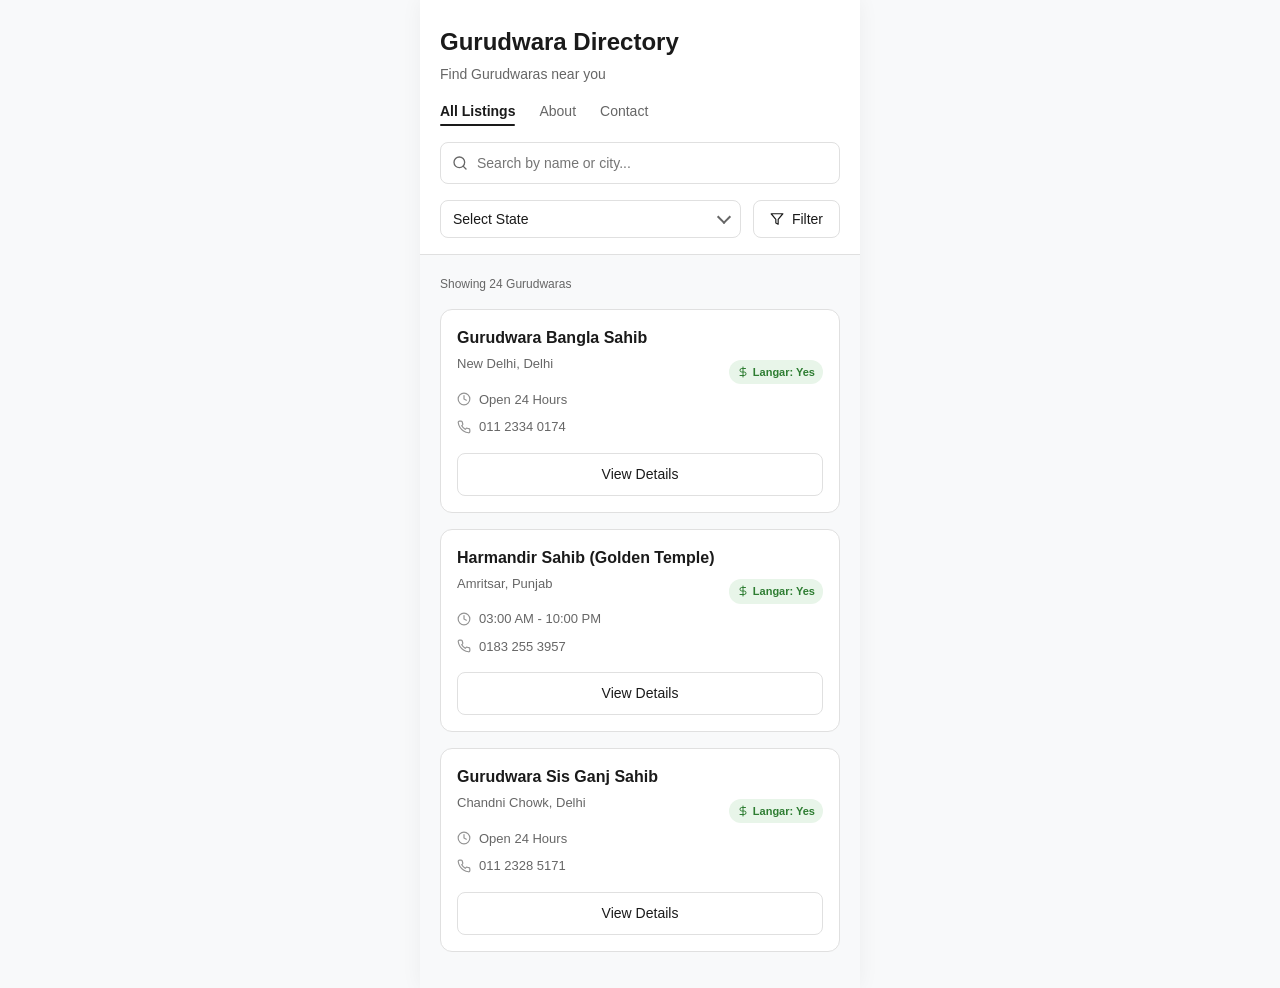
==== index.html @ d0b1e4b0 "first commit" ====
<!DOCTYPE html>
<html lang="en">
<head>
    <meta charset="UTF-8">
    <meta name="viewport" content="width=device-width, initial-scale=1.0">
    <title>Gurudwara Directory</title>
    <link rel="stylesheet" href="styles.css">
</head>
<body>
    <div class="app-container">
        <header>
            <h1>Gurudwara Directory</h1>
            <div class="subtitle">Find Gurudwaras near you</div>
            
            <nav>
                <a href="#" class="active">All Listings</a>
                <a href="#">About</a>
                <a href="#">Contact</a>
            </nav>

            <div class="search-container">
                <svg class="search-icon" viewBox="0 0 24 24" fill="none" stroke="currentColor" stroke-width="2" stroke-linecap="round" stroke-linejoin="round">
                    <circle cx="11" cy="11" r="8"></circle>
                    <line x1="21" y1="21" x2="16.65" y2="16.65"></line>
                </svg>
                <input type="text" placeholder="Search by name or city...">
            </div>

            <div class="filter-row">
                <div class="select-container">
                    <select>
                        <option value="">Select State</option>
                        <option value="dl">Delhi</option>
                        <option value="pb">Punjab</option>
                    </select>
                    <div class="select-arrow"></div>
                </div>
                <button class="btn-filter">
                    <svg width="14" height="14" viewBox="0 0 24 24" fill="none" stroke="currentColor" stroke-width="2" stroke-linecap="round" stroke-linejoin="round">
                        <polygon points="22 3 2 3 10 12.46 10 19 14 21 14 12.46 22 3"></polygon>
                    </svg>
                    Filter
                </button>
            </div>
        </header>

        <main class="main-content">
            <div class="results-count">Showing 24 Gurudwaras</div>

            <!-- Card 1 -->
            <div class="card">
                <h3>Gurudwara Bangla Sahib</h3>
                <div class="card-location">New Delhi, Delhi</div>
                <div class="langar-badge">
                    <svg width="12" height="12" viewBox="0 0 24 24" fill="none" stroke="currentColor" stroke-width="2" stroke-linecap="round" stroke-linejoin="round"><path d="M12 2v20M17 5H9.5a3.5 3.5 0 0 0 0 7h5a3.5 3.5 0 0 1 0 7H6"/></svg>
                    Langar: Yes
                </div>
                
                <div class="card-details">
                    <div class="detail-item">
                        <svg class="detail-icon" viewBox="0 0 24 24" fill="none" stroke="currentColor" stroke-width="2" stroke-linecap="round" stroke-linejoin="round"><circle cx="12" cy="12" r="10"></circle><polyline points="12 6 12 12 16 14"></polyline></svg>
                        <span>Open 24 Hours</span>
                    </div>
                    <div class="detail-item">
                        <svg class="detail-icon" viewBox="0 0 24 24" fill="none" stroke="currentColor" stroke-width="2" stroke-linecap="round" stroke-linejoin="round"><path d="M22 16.92v3a2 2 0 0 1-2.18 2 19.79 19.79 0 0 1-8.63-3.07 19.5 19.5 0 0 1-6-6 19.79 19.79 0 0 1-3.07-8.67A2 2 0 0 1 4.11 2h3a2 2 0 0 1 2 1.72 12.84 12.84 0 0 0 .7 2.81 2 2 0 0 1-.45 2.11L8.09 9.91a16 16 0 0 0 6 6l1.27-1.27a2 2 0 0 1 2.11-.45 12.84 12.84 0 0 0 2.81.7A2 2 0 0 1 22 16.92z"></path></svg>
                        <span>011 2334 0174</span>
                    </div>
                </div>
                <a href="#" class="btn-outline">View Details</a>
            </div>

            <!-- Card 2 -->
            <div class="card">
                <h3>Harmandir Sahib (Golden Temple)</h3>
                <div class="card-location">Amritsar, Punjab</div>
                <div class="langar-badge">
                    <svg width="12" height="12" viewBox="0 0 24 24" fill="none" stroke="currentColor" stroke-width="2" stroke-linecap="round" stroke-linejoin="round"><path d="M12 2v20M17 5H9.5a3.5 3.5 0 0 0 0 7h5a3.5 3.5 0 0 1 0 7H6"/></svg>
                    Langar: Yes
                </div>
                
                <div class="card-details">
                    <div class="detail-item">
                        <svg class="detail-icon" viewBox="0 0 24 24" fill="none" stroke="currentColor" stroke-width="2" stroke-linecap="round" stroke-linejoin="round"><circle cx="12" cy="12" r="10"></circle><polyline points="12 6 12 12 16 14"></polyline></svg>
                        <span>03:00 AM - 10:00 PM</span>
                    </div>
                    <div class="detail-item">
                        <svg class="detail-icon" viewBox="0 0 24 24" fill="none" stroke="currentColor" stroke-width="2" stroke-linecap="round" stroke-linejoin="round"><path d="M22 16.92v3a2 2 0 0 1-2.18 2 19.79 19.79 0 0 1-8.63-3.07 19.5 19.5 0 0 1-6-6 19.79 19.79 0 0 1-3.07-8.67A2 2 0 0 1 4.11 2h3a2 2 0 0 1 2 1.72 12.84 12.84 0 0 0 .7 2.81 2 2 0 0 1-.45 2.11L8.09 9.91a16 16 0 0 0 6 6l1.27-1.27a2 2 0 0 1 2.11-.45 12.84 12.84 0 0 0 2.81.7A2 2 0 0 1 22 16.92z"></path></svg>
                        <span>0183 255 3957</span>
                    </div>
                </div>
                <a href="details.html" class="btn-outline">View Details</a>
            </div>

            <!-- Card 3 -->
            <div class="card">
                <h3>Gurudwara Sis Ganj Sahib</h3>
                <div class="card-location">Chandni Chowk, Delhi</div>
                <div class="langar-badge">
                    <svg width="12" height="12" viewBox="0 0 24 24" fill="none" stroke="currentColor" stroke-width="2" stroke-linecap="round" stroke-linejoin="round"><path d="M12 2v20M17 5H9.5a3.5 3.5 0 0 0 0 7h5a3.5 3.5 0 0 1 0 7H6"/></svg>
                    Langar: Yes
                </div>
                
                <div class="card-details">
                    <div class="detail-item">
                        <svg class="detail-icon" viewBox="0 0 24 24" fill="none" stroke="currentColor" stroke-width="2" stroke-linecap="round" stroke-linejoin="round"><circle cx="12" cy="12" r="10"></circle><polyline points="12 6 12 12 16 14"></polyline></svg>
                        <span>Open 24 Hours</span>
                    </div>
                    <div class="detail-item">
                        <svg class="detail-icon" viewBox="0 0 24 24" fill="none" stroke="currentColor" stroke-width="2" stroke-linecap="round" stroke-linejoin="round"><path d="M22 16.92v3a2 2 0 0 1-2.18 2 19.79 19.79 0 0 1-8.63-3.07 19.5 19.5 0 0 1-6-6 19.79 19.79 0 0 1-3.07-8.67A2 2 0 0 1 4.11 2h3a2 2 0 0 1 2 1.72 12.84 12.84 0 0 0 .7 2.81 2 2 0 0 1-.45 2.11L8.09 9.91a16 16 0 0 0 6 6l1.27-1.27a2 2 0 0 1 2.11-.45 12.84 12.84 0 0 0 2.81.7A2 2 0 0 1 22 16.92z"></path></svg>
                        <span>011 2328 5171</span>
                    </div>
                </div>
                <a href="#" class="btn-outline">View Details</a>
            </div>
        </main>
    </div>
</body>
</html>
---- styles.css ----
:root {
  --primary-color: #2D3ED2;
  --text-primary: #1A1A1A;
  --text-secondary: #666666;
  --bg-main: #F8F9FA;
  --bg-card: #FFFFFF;
  --border-color: #E0E0E0;
  --font-family: -apple-system, BlinkMacSystemFont, "Segoe UI", Roboto, Helvetica, Arial, sans-serif, "Apple Color Emoji", "Segoe UI Emoji", "Segoe UI Symbol";
}

* {
  box-sizing: border-box;
  margin: 0;
  padding: 0;
}

body {
  font-family: var(--font-family);
  background-color: var(--bg-main);
  color: var(--text-primary);
  line-height: 1.5;
  -webkit-font-smoothing: antialiased;
}

.app-container {
  max-width: 440px; /* Mobile width from design */
  margin: 0 auto;
  background-color: var(--bg-card);
  min-height: 100vh;
  box-shadow: 0 0 20px rgba(0,0,0,0.05);
  position: relative;
}

header {
  padding: 24px 20px 16px;
  background-color: var(--bg-card);
  border-bottom: 1px solid var(--border-color);
  position: sticky;
  top: 0;
  z-index: 10;
}

h1 {
  font-size: 24px;
  font-weight: 700;
  margin-bottom: 4px;
  color: var(--text-primary);
}

.subtitle {
  font-size: 14px;
  color: var(--text-secondary);
  margin-bottom: 16px;
}

nav {
  display: flex;
  gap: 24px;
  margin-bottom: 20px;
}

nav a {
  text-decoration: none;
  font-size: 14px;
  font-weight: 500;
  color: var(--text-secondary);
  position: relative;
}

nav a.active {
  color: var(--text-primary);
  font-weight: 600;
}

nav a.active::after {
  content: '';
  position: absolute;
  bottom: -4px;
  left: 0;
  width: 100%;
  height: 2px;
  background-color: var(--text-primary);
  border-radius: 2px;
}

.search-container {
  margin-bottom: 16px;
  position: relative;
}

.search-icon {
  position: absolute;
  left: 12px;
  top: 50%;
  transform: translateY(-50%);
  color: var(--text-secondary);
  width: 16px;
  height: 16px;
}

input[type="text"] {
  width: 100%;
  padding: 12px 12px 12px 36px;
  border: 1px solid var(--border-color);
  border-radius: 8px;
  font-size: 14px;
  outline: none;
  font-family: var(--font-family);
  transition: border-color 0.2s;
}

input[type="text"]:focus {
  border-color: var(--primary-color);
}

.filter-row {
  display: flex;
  gap: 12px;
}

.select-container {
  flex: 1;
  position: relative;
}

select {
  width: 100%;
  padding: 10px 32px 10px 12px;
  appearance: none;
  border: 1px solid var(--border-color);
  border-radius: 8px;
  font-size: 14px;
  background-color: var(--bg-card);
  color: var(--text-primary);
  outline: none;
  font-family: var(--font-family);
}

.select-arrow {
  position: absolute;
  right: 12px;
  top: 50%;
  transform: translateY(-50%);
  pointer-events: none;
  width: 10px;
  height: 10px;
  border-bottom: 2px solid var(--text-secondary);
  border-right: 2px solid var(--text-secondary);
}

.select-arrow {
  transform: translateY(-70%) rotate(45deg);
}

.btn-filter {
  padding: 10px 16px;
  background-color: var(--bg-card);
  border: 1px solid var(--border-color);
  border-radius: 8px;
  font-size: 14px;
  font-weight: 500;
  color: var(--text-primary);
  cursor: pointer;
  display: flex;
  align-items: center;
  gap: 8px;
  font-family: var(--font-family);
}

.main-content {
  padding: 20px;
  background-color: var(--bg-main);
  min-height: calc(100vh - 180px); /* rough estimate */
}

.results-count {
  font-size: 12px;
  color: var(--text-secondary);
  margin-bottom: 16px;
  font-weight: 500;
}

.card {
  background-color: var(--bg-card);
  border: 1px solid var(--border-color);
  border-radius: 12px;
  padding: 16px;
  margin-bottom: 16px;
  transition: transform 0.2s, box-shadow 0.2s;
}

.card:active {
  transform: scale(0.98);
}

.card h3 {
  font-size: 16px;
  font-weight: 600;
  margin-bottom: 4px;
  color: var(--text-primary);
}

.card-location {
  font-size: 13px;
  color: var(--text-secondary);
  margin-bottom: 16px;
}

.card-details {
  display: flex;
  flex-direction: column;
  gap: 8px;
  margin-bottom: 16px;
}

.detail-item {
  display: flex;
  align-items: center;
  gap: 8px;
  font-size: 13px;
  color: var(--text-secondary);
}

.detail-icon {
  width: 14px;
  height: 14px;
  opacity: 0.7;
}

.langar-badge {
  display: inline-flex;
  align-items: center;
  gap: 4px;
  padding: 4px 8px;
  background-color: #E8F5E9;
  color: #2E7D32;
  border-radius: 12px;
  font-size: 11px;
  font-weight: 600;
  margin-left: auto; /* Push to right if in flex */
  margin-top: -30px;
  position: relative;
  float: right;
}

.btn-outline {
  display: block;
  width: 100%;
  padding: 10px;
  background-color: transparent;
  border: 1px solid var(--border-color);
  border-radius: 8px;
  font-size: 14px;
  font-weight: 500;
  color: var(--text-primary);
  text-align: center;
  text-decoration: none;
  transition: background-color 0.2s;
}

.btn-outline:hover {
  background-color: #F5F5F5;
}

/* Screen 1 Details Page Specifics */
.details-header {
  padding: 16px 20px;
  display: flex;
  align-items: center;
  gap: 16px;
}

.back-button {
  width: 32px;
  height: 32px;
  display: flex;
  align-items: center;
  justify-content: center;
  border-radius: 50%;
  background-color: #F5F5F5;
  color: var(--text-primary);
  text-decoration: none;
  font-size: 18px;
}

.breadcrumb {
  font-size: 12px;
  color: var(--text-secondary);
  margin-bottom: 8px;
  padding: 0 20px;
}

.breadcrumb a {
  color: var(--text-secondary);
  text-decoration: none;
}

.details-title {
  font-size: 24px;
  font-weight: 700;
  padding: 0 20px;
  margin-bottom: 16px;
  line-height: 1.2;
}

.hero-image {
  width: 100%;
  height: 240px;
  object-fit: cover;
  background-color: #E0E0E0;
}

.info-table {
  list-style: none;
  padding: 0;
  margin: 0;
}

.info-row {
  display: flex;
  padding: 16px 20px;
  border-bottom: 1px solid var(--border-color);
}

.info-label {
  width: 120px;
  font-size: 14px;
  font-weight: 600;
  color: var(--text-primary);
  flex-shrink: 0;
}

.info-value {
  font-size: 14px;
  color: var(--text-secondary);
  flex: 1;
}

.info-value a {
  color: var(--primary-color);
  text-decoration: none;
}

.section-title {
  font-size: 18px;
  font-weight: 700;
  padding: 24px 20px 12px;
  color: var(--text-primary);
}

.description-text {
  font-size: 14px;
  color: var(--text-secondary);
  padding: 0 20px;
  line-height: 1.6;
}

.map-container {
  padding: 20px;
}

.map-placeholder {
  width: 100%;
  height: 200px;
  background-color: #E0E0E0;
  border-radius: 12px;
  display: flex;
  align-items: center;
  justify-content: center;
  color: var(--text-secondary);
  font-size: 14px;
  overflow: hidden;
  position: relative;
}

.map-placeholder img {
  width: 100%;
  height: 100%;
  object-fit: cover;
}

.btn-primary {
  display: block;
  width: calc(100% - 40px);
  margin: 24px 20px;
  padding: 14px;
  background-color: var(--text-primary);
  color: #FFFFFF;
  border: none;
  border-radius: 8px;
  font-size: 16px;
  font-weight: 600;
  text-align: center;
  text-decoration: none;
  cursor: pointer;
}

.footer {
  text-align: center;
  padding: 40px 20px 24px;
  font-size: 12px;
  color: var(--text-secondary);
}

.footer-links {
  display: flex;
  justify-content: center;
  gap: 16px;
  margin-top: 8px;
}

.footer-links a {
  color: var(--primary-color);
  text-decoration: none;
}
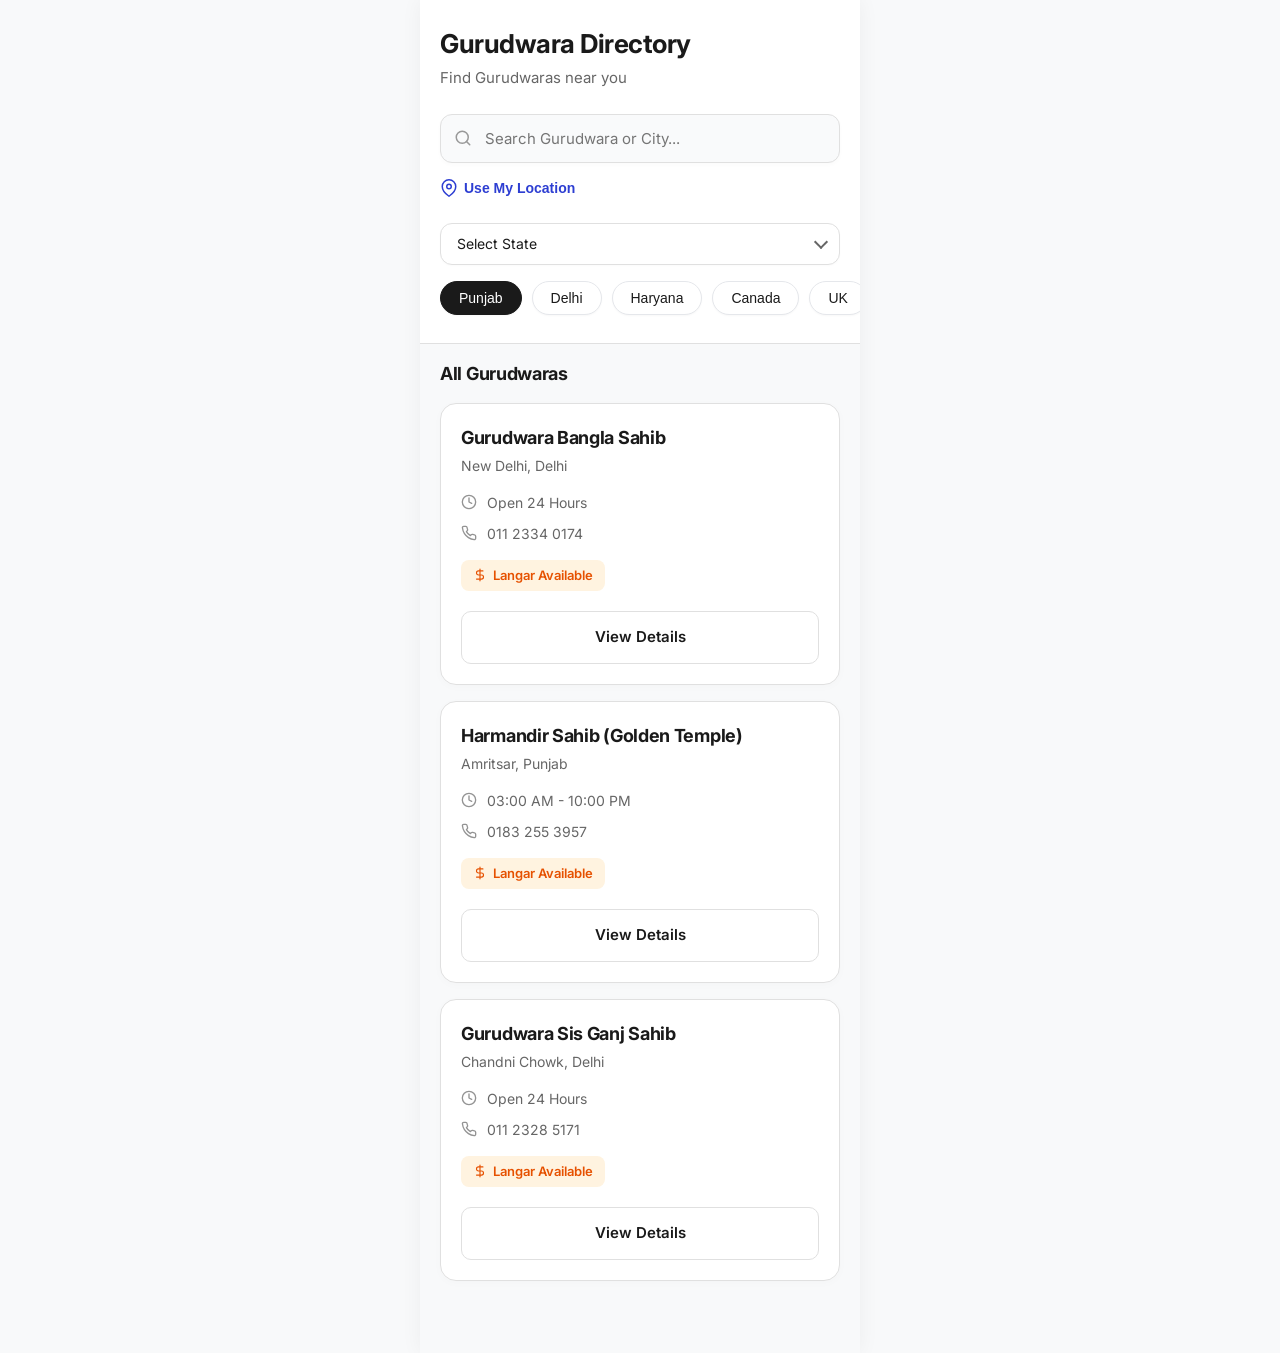
==== commit c3ff98e5: "feat: Redesign homepage with a new hero search section, quick filter chips, and a refined Gurudwara " ====
--- a/index.html
+++ b/index.html
@@ -1,118 +1,179 @@
 <!DOCTYPE html>
 <html lang="en">
+
 <head>
     <meta charset="UTF-8">
     <meta name="viewport" content="width=device-width, initial-scale=1.0">
     <title>Gurudwara Directory</title>
     <link rel="stylesheet" href="styles.css">
+    <link href="https://fonts.googleapis.com/css2?family=Inter:wght@400;500;600;700&display=swap" rel="stylesheet">
 </head>
+
 <body>
     <div class="app-container">
-        <header>
+        <header class="hero-header">
             <h1>Gurudwara Directory</h1>
             <div class="subtitle">Find Gurudwaras near you</div>
-            
-            <nav>
-                <a href="#" class="active">All Listings</a>
-                <a href="#">About</a>
-                <a href="#">Contact</a>
-            </nav>
 
-            <div class="search-container">
-                <svg class="search-icon" viewBox="0 0 24 24" fill="none" stroke="currentColor" stroke-width="2" stroke-linecap="round" stroke-linejoin="round">
-                    <circle cx="11" cy="11" r="8"></circle>
-                    <line x1="21" y1="21" x2="16.65" y2="16.65"></line>
-                </svg>
-                <input type="text" placeholder="Search by name or city...">
-            </div>
-
-            <div class="filter-row">
-                <div class="select-container">
-                    <select>
-                        <option value="">Select State</option>
-                        <option value="dl">Delhi</option>
-                        <option value="pb">Punjab</option>
-                    </select>
-                    <div class="select-arrow"></div>
+            <div class="hero-search-box">
+                <div class="search-container">
+                    <svg class="search-icon" viewBox="0 0 24 24" fill="none" stroke="currentColor" stroke-width="2"
+                        stroke-linecap="round" stroke-linejoin="round">
+                        <circle cx="11" cy="11" r="8"></circle>
+                        <line x1="21" y1="21" x2="16.65" y2="16.65"></line>
+                    </svg>
+                    <input type="text" placeholder="Search Gurudwara or City...">
                 </div>
-                <button class="btn-filter">
-                    <svg width="14" height="14" viewBox="0 0 24 24" fill="none" stroke="currentColor" stroke-width="2" stroke-linecap="round" stroke-linejoin="round">
-                        <polygon points="22 3 2 3 10 12.46 10 19 14 21 14 12.46 22 3"></polygon>
+                <button class="btn-location">
+                    <svg width="18" height="18" viewBox="0 0 24 24" fill="none" stroke="currentColor" stroke-width="2"
+                        stroke-linecap="round" stroke-linejoin="round">
+                        <path d="M21 10c0 7-9 13-9 13s-9-6-9-13a9 9 0 0 1 18 0z"></path>
+                        <circle cx="12" cy="10" r="3"></circle>
                     </svg>
-                    Filter
+                    Use My Location
                 </button>
             </div>
         </header>
 
         <main class="main-content">
-            <div class="results-count">Showing 24 Gurudwaras</div>
-
-            <!-- Card 1 -->
-            <div class="card">
-                <h3>Gurudwara Bangla Sahib</h3>
-                <div class="card-location">New Delhi, Delhi</div>
-                <div class="langar-badge">
-                    <svg width="12" height="12" viewBox="0 0 24 24" fill="none" stroke="currentColor" stroke-width="2" stroke-linecap="round" stroke-linejoin="round"><path d="M12 2v20M17 5H9.5a3.5 3.5 0 0 0 0 7h5a3.5 3.5 0 0 1 0 7H6"/></svg>
-                    Langar: Yes
-                </div>
-                
-                <div class="card-details">
-                    <div class="detail-item">
-                        <svg class="detail-icon" viewBox="0 0 24 24" fill="none" stroke="currentColor" stroke-width="2" stroke-linecap="round" stroke-linejoin="round"><circle cx="12" cy="12" r="10"></circle><polyline points="12 6 12 12 16 14"></polyline></svg>
-                        <span>Open 24 Hours</span>
-                    </div>
-                    <div class="detail-item">
-                        <svg class="detail-icon" viewBox="0 0 24 24" fill="none" stroke="currentColor" stroke-width="2" stroke-linecap="round" stroke-linejoin="round"><path d="M22 16.92v3a2 2 0 0 1-2.18 2 19.79 19.79 0 0 1-8.63-3.07 19.5 19.5 0 0 1-6-6 19.79 19.79 0 0 1-3.07-8.67A2 2 0 0 1 4.11 2h3a2 2 0 0 1 2 1.72 12.84 12.84 0 0 0 .7 2.81 2 2 0 0 1-.45 2.11L8.09 9.91a16 16 0 0 0 6 6l1.27-1.27a2 2 0 0 1 2.11-.45 12.84 12.84 0 0 0 2.81.7A2 2 0 0 1 22 16.92z"></path></svg>
-                        <span>011 2334 0174</span>
+            <!-- Quick Filters -->
+            <section class="quick-filters">
+                <div class="filter-row" style="padding: 0 20px;">
+                    <div class="select-container">
+                        <select>
+                            <option value="">Select State</option>
+                            <option value="pb">Punjab</option>
+                            <option value="dl">Delhi</option>
+                            <option value="hr">Haryana</option>
+                        </select>
+                        <div class="select-arrow"></div>
                     </div>
                 </div>
-                <a href="#" class="btn-outline">View Details</a>
-            </div>
 
-            <!-- Card 2 -->
-            <div class="card">
-                <h3>Harmandir Sahib (Golden Temple)</h3>
-                <div class="card-location">Amritsar, Punjab</div>
-                <div class="langar-badge">
-                    <svg width="12" height="12" viewBox="0 0 24 24" fill="none" stroke="currentColor" stroke-width="2" stroke-linecap="round" stroke-linejoin="round"><path d="M12 2v20M17 5H9.5a3.5 3.5 0 0 0 0 7h5a3.5 3.5 0 0 1 0 7H6"/></svg>
-                    Langar: Yes
+                <div class="chips-container" style="margin-top: 16px;">
+                    <button class="chip active">Punjab</button>
+                    <button class="chip">Delhi</button>
+                    <button class="chip">Haryana</button>
+                    <button class="chip">Canada</button>
+                    <button class="chip">UK</button>
+                    <button class="chip">USA</button>
                 </div>
-                
-                <div class="card-details">
-                    <div class="detail-item">
-                        <svg class="detail-icon" viewBox="0 0 24 24" fill="none" stroke="currentColor" stroke-width="2" stroke-linecap="round" stroke-linejoin="round"><circle cx="12" cy="12" r="10"></circle><polyline points="12 6 12 12 16 14"></polyline></svg>
-                        <span>03:00 AM - 10:00 PM</span>
+            </section>
+
+            <!-- All Gurudwaras List -->
+            <section class="list-section">
+                <h2 class="section-heading">All Gurudwaras</h2>
+
+                <!-- Card 1 -->
+                <div class="card">
+                    <h3>Gurudwara Bangla Sahib</h3>
+                    <div class="card-location">New Delhi, Delhi</div>
+
+                    <div class="card-details">
+                        <div class="detail-item">
+                            <svg class="detail-icon" viewBox="0 0 24 24" fill="none" stroke="currentColor"
+                                stroke-width="2" stroke-linecap="round" stroke-linejoin="round">
+                                <circle cx="12" cy="12" r="10"></circle>
+                                <polyline points="12 6 12 12 16 14"></polyline>
+                            </svg>
+                            <span>Open 24 Hours</span>
+                        </div>
+                        <div class="detail-item">
+                            <svg class="detail-icon" viewBox="0 0 24 24" fill="none" stroke="currentColor"
+                                stroke-width="2" stroke-linecap="round" stroke-linejoin="round">
+                                <path
+                                    d="M22 16.92v3a2 2 0 0 1-2.18 2 19.79 19.79 0 0 1-8.63-3.07 19.5 19.5 0 0 1-6-6 19.79 19.79 0 0 1-3.07-8.67A2 2 0 0 1 4.11 2h3a2 2 0 0 1 2 1.72 12.84 12.84 0 0 0 .7 2.81 2 2 0 0 1-.45 2.11L8.09 9.91a16 16 0 0 0 6 6l1.27-1.27a2 2 0 0 1 2.11-.45 12.84 12.84 0 0 0 2.81.7A2 2 0 0 1 22 16.92z">
+                                </path>
+                            </svg>
+                            <span>011 2334 0174</span>
+                        </div>
                     </div>
-                    <div class="detail-item">
-                        <svg class="detail-icon" viewBox="0 0 24 24" fill="none" stroke="currentColor" stroke-width="2" stroke-linecap="round" stroke-linejoin="round"><path d="M22 16.92v3a2 2 0 0 1-2.18 2 19.79 19.79 0 0 1-8.63-3.07 19.5 19.5 0 0 1-6-6 19.79 19.79 0 0 1-3.07-8.67A2 2 0 0 1 4.11 2h3a2 2 0 0 1 2 1.72 12.84 12.84 0 0 0 .7 2.81 2 2 0 0 1-.45 2.11L8.09 9.91a16 16 0 0 0 6 6l1.27-1.27a2 2 0 0 1 2.11-.45 12.84 12.84 0 0 0 2.81.7A2 2 0 0 1 22 16.92z"></path></svg>
-                        <span>0183 255 3957</span>
+
+                    <div class="langar-badge">
+                        <svg width="14" height="14" viewBox="0 0 24 24" fill="none" stroke="currentColor"
+                            stroke-width="2" stroke-linecap="round" stroke-linejoin="round">
+                            <path d="M12 2v20M17 5H9.5a3.5 3.5 0 0 0 0 7h5a3.5 3.5 0 0 1 0 7H6" />
+                        </svg>
+                        Langar Available
                     </div>
+
+                    <a href="details.html" class="btn-outline">View Details</a>
                 </div>
-                <a href="details.html" class="btn-outline">View Details</a>
-            </div>
 
-            <!-- Card 3 -->
-            <div class="card">
-                <h3>Gurudwara Sis Ganj Sahib</h3>
-                <div class="card-location">Chandni Chowk, Delhi</div>
-                <div class="langar-badge">
-                    <svg width="12" height="12" viewBox="0 0 24 24" fill="none" stroke="currentColor" stroke-width="2" stroke-linecap="round" stroke-linejoin="round"><path d="M12 2v20M17 5H9.5a3.5 3.5 0 0 0 0 7h5a3.5 3.5 0 0 1 0 7H6"/></svg>
-                    Langar: Yes
+                <!-- Card 2 -->
+                <div class="card">
+                    <h3>Harmandir Sahib (Golden Temple)</h3>
+                    <div class="card-location">Amritsar, Punjab</div>
+
+                    <div class="card-details">
+                        <div class="detail-item">
+                            <svg class="detail-icon" viewBox="0 0 24 24" fill="none" stroke="currentColor"
+                                stroke-width="2" stroke-linecap="round" stroke-linejoin="round">
+                                <circle cx="12" cy="12" r="10"></circle>
+                                <polyline points="12 6 12 12 16 14"></polyline>
+                            </svg>
+                            <span>03:00 AM - 10:00 PM</span>
+                        </div>
+                        <div class="detail-item">
+                            <svg class="detail-icon" viewBox="0 0 24 24" fill="none" stroke="currentColor"
+                                stroke-width="2" stroke-linecap="round" stroke-linejoin="round">
+                                <path
+                                    d="M22 16.92v3a2 2 0 0 1-2.18 2 19.79 19.79 0 0 1-8.63-3.07 19.5 19.5 0 0 1-6-6 19.79 19.79 0 0 1-3.07-8.67A2 2 0 0 1 4.11 2h3a2 2 0 0 1 2 1.72 12.84 12.84 0 0 0 .7 2.81 2 2 0 0 1-.45 2.11L8.09 9.91a16 16 0 0 0 6 6l1.27-1.27a2 2 0 0 1 2.11-.45 12.84 12.84 0 0 0 2.81.7A2 2 0 0 1 22 16.92z">
+                                </path>
+                            </svg>
+                            <span>0183 255 3957</span>
+                        </div>
+                    </div>
+
+                    <div class="langar-badge">
+                        <svg width="14" height="14" viewBox="0 0 24 24" fill="none" stroke="currentColor"
+                            stroke-width="2" stroke-linecap="round" stroke-linejoin="round">
+                            <path d="M12 2v20M17 5H9.5a3.5 3.5 0 0 0 0 7h5a3.5 3.5 0 0 1 0 7H6" />
+                        </svg>
+                        Langar Available
+                    </div>
+
+                    <a href="details.html" class="btn-outline">View Details</a>
                 </div>
-                
-                <div class="card-details">
-                    <div class="detail-item">
-                        <svg class="detail-icon" viewBox="0 0 24 24" fill="none" stroke="currentColor" stroke-width="2" stroke-linecap="round" stroke-linejoin="round"><circle cx="12" cy="12" r="10"></circle><polyline points="12 6 12 12 16 14"></polyline></svg>
-                        <span>Open 24 Hours</span>
+
+                <!-- Card 3 -->
+                <div class="card">
+                    <h3>Gurudwara Sis Ganj Sahib</h3>
+                    <div class="card-location">Chandni Chowk, Delhi</div>
+
+                    <div class="card-details">
+                        <div class="detail-item">
+                            <svg class="detail-icon" viewBox="0 0 24 24" fill="none" stroke="currentColor"
+                                stroke-width="2" stroke-linecap="round" stroke-linejoin="round">
+                                <circle cx="12" cy="12" r="10"></circle>
+                                <polyline points="12 6 12 12 16 14"></polyline>
+                            </svg>
+                            <span>Open 24 Hours</span>
+                        </div>
+                        <div class="detail-item">
+                            <svg class="detail-icon" viewBox="0 0 24 24" fill="none" stroke="currentColor"
+                                stroke-width="2" stroke-linecap="round" stroke-linejoin="round">
+                                <path
+                                    d="M22 16.92v3a2 2 0 0 1-2.18 2 19.79 19.79 0 0 1-8.63-3.07 19.5 19.5 0 0 1-6-6 19.79 19.79 0 0 1-3.07-8.67A2 2 0 0 1 4.11 2h3a2 2 0 0 1 2 1.72 12.84 12.84 0 0 0 .7 2.81 2 2 0 0 1-.45 2.11L8.09 9.91a16 16 0 0 0 6 6l1.27-1.27a2 2 0 0 1 2.11-.45 12.84 12.84 0 0 0 2.81.7A2 2 0 0 1 22 16.92z">
+                                </path>
+                            </svg>
+                            <span>011 2328 5171</span>
+                        </div>
                     </div>
-                    <div class="detail-item">
-                        <svg class="detail-icon" viewBox="0 0 24 24" fill="none" stroke="currentColor" stroke-width="2" stroke-linecap="round" stroke-linejoin="round"><path d="M22 16.92v3a2 2 0 0 1-2.18 2 19.79 19.79 0 0 1-8.63-3.07 19.5 19.5 0 0 1-6-6 19.79 19.79 0 0 1-3.07-8.67A2 2 0 0 1 4.11 2h3a2 2 0 0 1 2 1.72 12.84 12.84 0 0 0 .7 2.81 2 2 0 0 1-.45 2.11L8.09 9.91a16 16 0 0 0 6 6l1.27-1.27a2 2 0 0 1 2.11-.45 12.84 12.84 0 0 0 2.81.7A2 2 0 0 1 22 16.92z"></path></svg>
-                        <span>011 2328 5171</span>
+
+                    <div class="langar-badge">
+                        <svg width="14" height="14" viewBox="0 0 24 24" fill="none" stroke="currentColor"
+                            stroke-width="2" stroke-linecap="round" stroke-linejoin="round">
+                            <path d="M12 2v20M17 5H9.5a3.5 3.5 0 0 0 0 7h5a3.5 3.5 0 0 1 0 7H6" />
+                        </svg>
+                        Langar Available
                     </div>
+
+                    <a href="details.html" class="btn-outline">View Details</a>
                 </div>
-                <a href="#" class="btn-outline">View Details</a>
-            </div>
+            </section>
         </main>
     </div>
 </body>
-</html>
+
+</html>
--- a/styles.css
+++ b/styles.css
@@ -5,7 +5,9 @@
   --bg-main: #F8F9FA;
   --bg-card: #FFFFFF;
   --border-color: #E0E0E0;
-  --font-family: -apple-system, BlinkMacSystemFont, "Segoe UI", Roboto, Helvetica, Arial, sans-serif, "Apple Color Emoji", "Segoe UI Emoji", "Segoe UI Symbol";
+  --secondary-color: #E65100;
+  --secondary-light: #FFF3E0;
+  --font-family: "Inter", -apple-system, BlinkMacSystemFont, "Segoe UI", Roboto, Helvetica, Arial, sans-serif;
 }
 
 * {
@@ -23,94 +25,101 @@
 }
 
 .app-container {
-  max-width: 440px; /* Mobile width from design */
+  max-width: 440px;
   margin: 0 auto;
   background-color: var(--bg-card);
   min-height: 100vh;
-  box-shadow: 0 0 20px rgba(0,0,0,0.05);
+  box-shadow: 0 0 20px rgba(0, 0, 0, 0.05);
   position: relative;
-}
-
-header {
-  padding: 24px 20px 16px;
+  overflow-x: hidden;
+}
+
+/* Header */
+.hero-header {
+  padding: 24px 20px 20px;
+  background-color: var(--bg-card);
+}
+
+h1 {
+  font-size: 26px;
+  font-weight: 700;
+  margin-bottom: 4px;
+  color: var(--text-primary);
+  letter-spacing: -0.5px;
+}
+
+.subtitle {
+  font-size: 15px;
+  color: var(--text-secondary);
+  margin-bottom: 24px;
+}
+
+.search-container {
+  position: relative;
+  margin-bottom: 12px;
+}
+
+.search-icon {
+  position: absolute;
+  left: 14px;
+  top: 50%;
+  transform: translateY(-50%);
+  color: #999;
+  width: 18px;
+  height: 18px;
+}
+
+input[type="text"] {
+  width: 100%;
+  padding: 14px 14px 14px 44px;
+  border: 1px solid var(--border-color);
+  border-radius: 12px;
+  font-size: 15px;
+  outline: none;
+  font-family: var(--font-family);
+  background-color: #F9FAFB;
+  transition: all 0.2s;
+  box-shadow: 0 2px 4px rgba(0, 0, 0, 0.02);
+}
+
+input[type="text"]:focus {
+  border-color: var(--primary-color);
+  background-color: #FFF;
+  box-shadow: 0 2px 8px rgba(45, 62, 210, 0.1);
+}
+
+.btn-location {
+  display: inline-flex;
+  align-items: center;
+  gap: 6px;
+  color: var(--primary-color);
+  font-size: 14px;
+  font-weight: 600;
+  background: none;
+  border: none;
+  cursor: pointer;
+  padding: 4px 0;
+}
+
+.main-content {
+  background-color: var(--bg-main);
+  min-height: calc(100vh - 200px);
+  padding-bottom: 40px;
+}
+
+.section-heading {
+  font-size: 18px;
+  font-weight: 700;
+  margin-bottom: 16px;
+  color: var(--text-primary);
+  letter-spacing: -0.3px;
+}
+
+/* Quick Filters */
+.quick-filters {
+  padding: 0 0 24px;
   background-color: var(--bg-card);
   border-bottom: 1px solid var(--border-color);
-  position: sticky;
-  top: 0;
-  z-index: 10;
-}
-
-h1 {
-  font-size: 24px;
-  font-weight: 700;
-  margin-bottom: 4px;
-  color: var(--text-primary);
-}
-
-.subtitle {
-  font-size: 14px;
-  color: var(--text-secondary);
-  margin-bottom: 16px;
-}
-
-nav {
-  display: flex;
-  gap: 24px;
-  margin-bottom: 20px;
-}
-
-nav a {
-  text-decoration: none;
-  font-size: 14px;
-  font-weight: 500;
-  color: var(--text-secondary);
-  position: relative;
-}
-
-nav a.active {
-  color: var(--text-primary);
-  font-weight: 600;
-}
-
-nav a.active::after {
-  content: '';
-  position: absolute;
-  bottom: -4px;
-  left: 0;
-  width: 100%;
-  height: 2px;
-  background-color: var(--text-primary);
-  border-radius: 2px;
-}
-
-.search-container {
-  margin-bottom: 16px;
-  position: relative;
-}
-
-.search-icon {
-  position: absolute;
-  left: 12px;
-  top: 50%;
-  transform: translateY(-50%);
-  color: var(--text-secondary);
-  width: 16px;
-  height: 16px;
-}
-
-input[type="text"] {
-  width: 100%;
-  padding: 12px 12px 12px 36px;
-  border: 1px solid var(--border-color);
-  border-radius: 8px;
-  font-size: 14px;
-  outline: none;
-  font-family: var(--font-family);
-  transition: border-color 0.2s;
-}
-
-input[type="text"]:focus {
-  border-color: var(--primary-color);
 }
 
 .filter-row {
@@ -125,22 +134,27 @@
 
 select {
   width: 100%;
-  padding: 10px 32px 10px 12px;
+  padding: 12px 32px 12px 16px;
   appearance: none;
   border: 1px solid var(--border-color);
-  border-radius: 8px;
+  border-radius: 12px;
   font-size: 14px;
   background-color: var(--bg-card);
   color: var(--text-primary);
   outline: none;
   font-family: var(--font-family);
+  box-shadow: 0 1px 2px rgba(0, 0, 0, 0.02);
+}
+
+select:focus {
+  border-color: var(--primary-color);
 }
 
 .select-arrow {
   position: absolute;
-  right: 12px;
+  right: 14px;
   top: 50%;
-  transform: translateY(-50%);
+  transform: translateY(-70%) rotate(45deg);
   pointer-events: none;
   width: 10px;
   height: 10px;
@@ -148,44 +162,123 @@
   border-right: 2px solid var(--text-secondary);
 }
 
-.select-arrow {
-  transform: translateY(-70%) rotate(45deg);
-}
-
-.btn-filter {
-  padding: 10px 16px;
-  background-color: var(--bg-card);
+.chips-container {
+  display: flex;
+  gap: 10px;
+  overflow-x: auto;
+  padding: 0 20px 4px 20px;
+  scrollbar-width: none;
+}
+
+.chips-container::-webkit-scrollbar {
+  display: none;
+}
+
+.chip {
+  padding: 8px 18px;
+  border: 1px solid #E5E7EB;
+  background-color: #FFFFFF;
+  border-radius: 20px;
+  font-size: 14px;
+  font-weight: 500;
+  color: var(--text-primary);
+  white-space: nowrap;
+  cursor: pointer;
+  transition: all 0.2s;
+  box-shadow: 0 1px 2px rgba(0, 0, 0, 0.03);
+}
+
+.chip.active {
+  background-color: var(--text-primary);
+  color: #FFFFFF;
+  border-color: var(--text-primary);
+}
+
+.chip:hover:not(.active) {
+  background-color: #F3F4F6;
+  border-color: #D1D5DB;
+}
+
+.chip-service {
+  background-color: #F9FAFB;
+  font-size: 13px;
+  padding: 6px 14px;
+}
+
+/* Featured Section */
+.featured-section {
+  padding: 24px 0 8px 0;
+}
+
+.featured-section .section-heading {
+  padding: 0 20px;
+}
+
+.featured-cards {
+  display: flex;
+  gap: 16px;
+  overflow-x: auto;
+  padding: 0 20px 16px 20px;
+  scrollbar-width: none;
+}
+
+.featured-cards::-webkit-scrollbar {
+  display: none;
+}
+
+.featured-card {
+  min-width: 160px;
+  background: var(--bg-card);
   border: 1px solid var(--border-color);
-  border-radius: 8px;
-  font-size: 14px;
-  font-weight: 500;
-  color: var(--text-primary);
+  border-radius: 12px;
+  overflow: hidden;
+  flex-shrink: 0;
+  box-shadow: 0 2px 8px rgba(0, 0, 0, 0.04);
+  transition: transform 0.2s;
   cursor: pointer;
-  display: flex;
-  align-items: center;
-  gap: 8px;
-  font-family: var(--font-family);
-}
-
-.main-content {
-  padding: 20px;
-  background-color: var(--bg-main);
-  min-height: calc(100vh - 180px); /* rough estimate */
-}
-
-.results-count {
+}
+
+.featured-card:active {
+  transform: scale(0.97);
+}
+
+.featured-img {
+  width: 100%;
+  height: 100px;
+  background-color: #E0E0E0;
+}
+
+.featured-info {
+  padding: 12px;
+}
+
+.featured-info h4 {
+  font-size: 14px;
+  font-weight: 700;
+  margin-bottom: 2px;
+  color: var(--text-primary);
+  white-space: nowrap;
+  overflow: hidden;
+  text-overflow: ellipsis;
+}
+
+.featured-info p {
   font-size: 12px;
   color: var(--text-secondary);
-  margin-bottom: 16px;
-  font-weight: 500;
+}
+
+/* List section */
+.list-section {
+  padding: 16px 20px;
 }
 
 .card {
   background-color: var(--bg-card);
   border: 1px solid var(--border-color);
-  border-radius: 12px;
-  padding: 16px;
+  border-radius: 16px;
+  padding: 20px;
   margin-bottom: 16px;
+  box-shadow: 0 2px 10px rgba(0, 0, 0, 0.02);
   transition: transform 0.2s, box-shadow 0.2s;
 }
 
@@ -194,14 +287,15 @@
 }
 
 .card h3 {
-  font-size: 16px;
-  font-weight: 600;
+  font-size: 18px;
+  font-weight: 700;
   margin-bottom: 4px;
   color: var(--text-primary);
+  letter-spacing: -0.3px;
 }
 
 .card-location {
-  font-size: 13px;
+  font-size: 14px;
   color: var(--text-secondary);
   margin-bottom: 16px;
 }
@@ -209,60 +303,61 @@
 .card-details {
   display: flex;
   flex-direction: column;
-  gap: 8px;
+  gap: 10px;
   margin-bottom: 16px;
 }
 
 .detail-item {
   display: flex;
   align-items: center;
-  gap: 8px;
-  font-size: 13px;
+  gap: 10px;
+  font-size: 14px;
   color: var(--text-secondary);
 }
 
 .detail-icon {
-  width: 14px;
-  height: 14px;
+  width: 16px;
+  height: 16px;
   opacity: 0.7;
 }
 
 .langar-badge {
   display: inline-flex;
   align-items: center;
-  gap: 4px;
-  padding: 4px 8px;
-  background-color: #E8F5E9;
-  color: #2E7D32;
-  border-radius: 12px;
-  font-size: 11px;
+  gap: 6px;
+  padding: 6px 12px;
+  background-color: var(--secondary-light);
+  color: var(--secondary-color);
+  border-radius: 8px;
+  font-size: 13px;
   font-weight: 600;
-  margin-left: auto; /* Push to right if in flex */
-  margin-top: -30px;
-  position: relative;
-  float: right;
+  margin-bottom: 20px;
 }
 
 .btn-outline {
   display: block;
   width: 100%;
-  padding: 10px;
+  padding: 14px;
   background-color: transparent;
   border: 1px solid var(--border-color);
-  border-radius: 8px;
-  font-size: 14px;
-  font-weight: 500;
+  border-radius: 10px;
+  font-size: 15px;
+  font-weight: 600;
   color: var(--text-primary);
   text-align: center;
   text-decoration: none;
-  transition: background-color 0.2s;
+  transition: all 0.2s;
 }
 
 .btn-outline:hover {
-  background-color: #F5F5F5;
-}
-
-/* Screen 1 Details Page Specifics */
+  background-color: #F9FAFB;
+}
+
+.btn-outline:active {
+  background-color: #F3F4F6;
+}
+
+/* Screen 1 Details Page Specifics (Preserving) */
 .details-header {
   padding: 16px 20px;
   display: flex;
@@ -271,8 +366,8 @@
 }
 
 .back-button {
-  width: 32px;
-  height: 32px;
+  width: 36px;
+  height: 36px;
   display: flex;
   align-items: center;
   justify-content: center;
@@ -281,10 +376,15 @@
   color: var(--text-primary);
   text-decoration: none;
   font-size: 18px;
+  transition: background-color 0.2s;
+}
+
+.back-button:active {
+  background-color: #E0E0E0;
 }
 
 .breadcrumb {
-  font-size: 12px;
+  font-size: 13px;
   color: var(--text-secondary);
   margin-bottom: 8px;
   padding: 0 20px;
@@ -296,11 +396,12 @@
 }
 
 .details-title {
-  font-size: 24px;
+  font-size: 26px;
   font-weight: 700;
   padding: 0 20px;
   margin-bottom: 16px;
   line-height: 1.2;
+  letter-spacing: -0.5px;
 }
 
 .hero-image {
@@ -324,14 +425,14 @@
 
 .info-label {
   width: 120px;
-  font-size: 14px;
+  font-size: 15px;
   font-weight: 600;
   color: var(--text-primary);
   flex-shrink: 0;
 }
 
 .info-value {
-  font-size: 14px;
+  font-size: 15px;
   color: var(--text-secondary);
   flex: 1;
 }
@@ -341,15 +442,8 @@
   text-decoration: none;
 }
 
-.section-title {
-  font-size: 18px;
-  font-weight: 700;
-  padding: 24px 20px 12px;
-  color: var(--text-primary);
-}
-
 .description-text {
-  font-size: 14px;
+  font-size: 15px;
   color: var(--text-secondary);
   padding: 0 20px;
   line-height: 1.6;
@@ -383,22 +477,28 @@
   display: block;
   width: calc(100% - 40px);
   margin: 24px 20px;
-  padding: 14px;
+  padding: 16px;
   background-color: var(--text-primary);
   color: #FFFFFF;
   border: none;
-  border-radius: 8px;
+  border-radius: 10px;
   font-size: 16px;
   font-weight: 600;
   text-align: center;
   text-decoration: none;
   cursor: pointer;
+  box-shadow: 0 4px 12px rgba(26, 26, 26, 0.15);
+  transition: transform 0.2s;
+}
+
+.btn-primary:active {
+  transform: scale(0.98);
 }
 
 .footer {
   text-align: center;
   padding: 40px 20px 24px;
-  font-size: 12px;
+  font-size: 13px;
   color: var(--text-secondary);
 }
 
@@ -412,4 +512,4 @@
 .footer-links a {
   color: var(--primary-color);
   text-decoration: none;
-}
+}
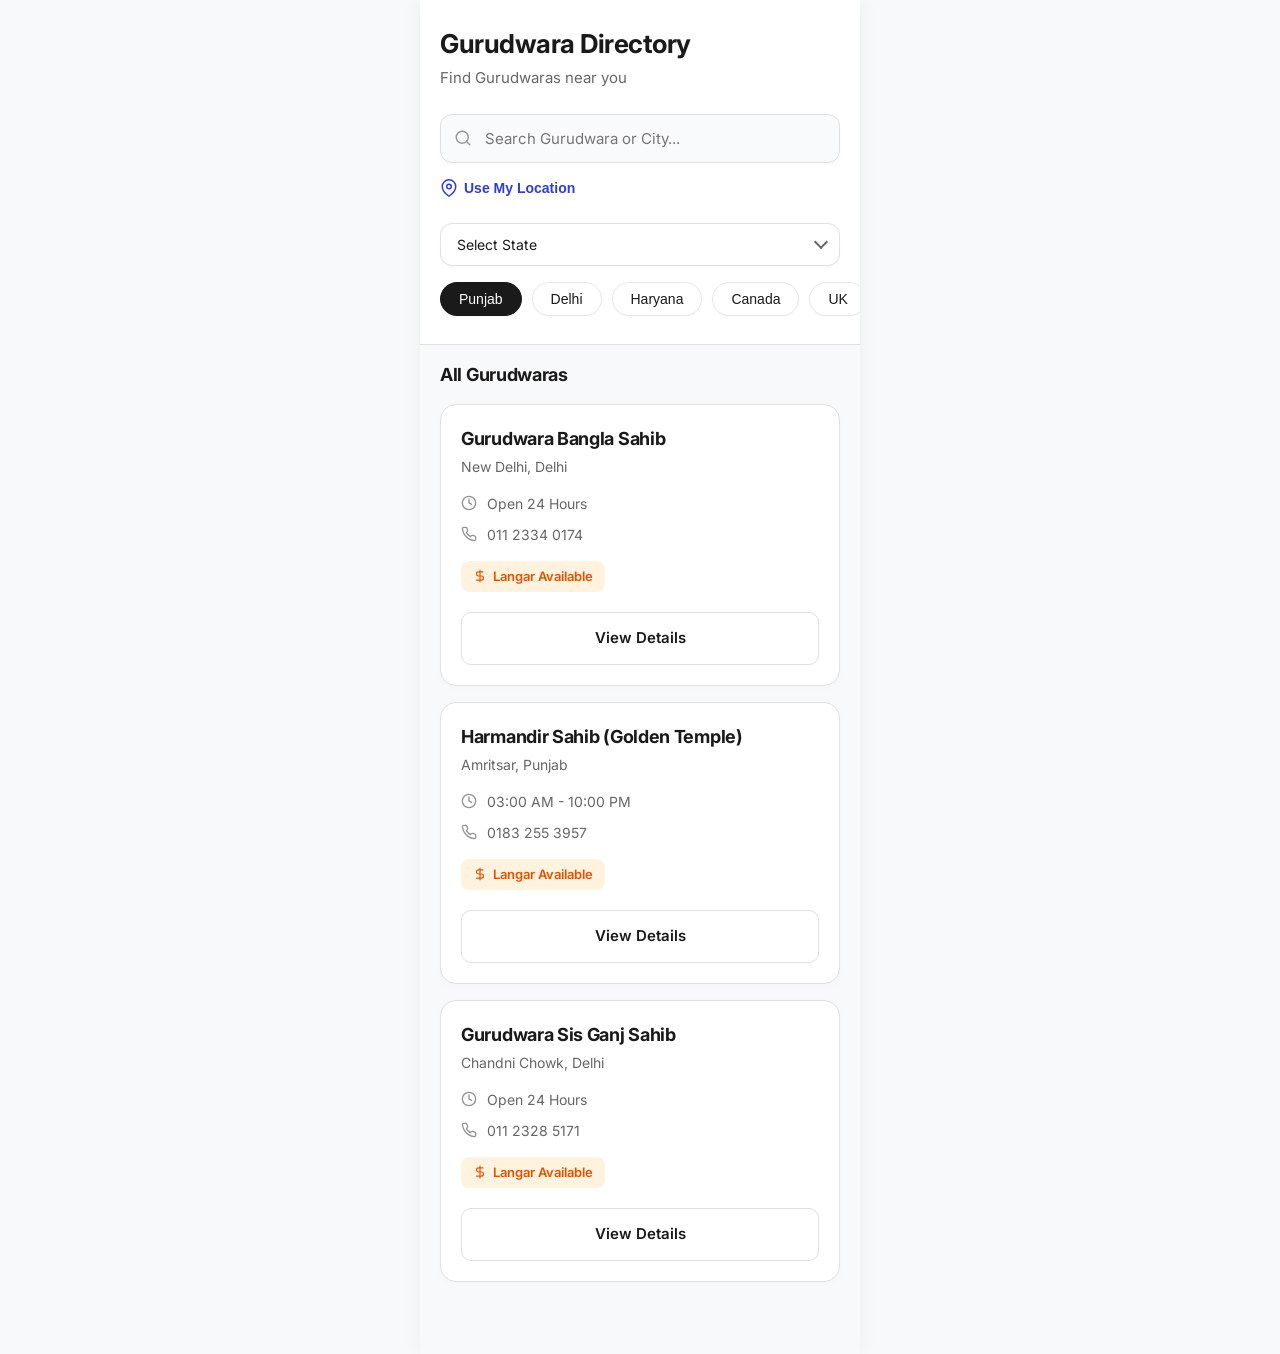
==== commit c288ab1d: "feat: Implement dynamic Gurudwara data loading and display from CSV, including initial data and UI u" ====
--- a/index.html
+++ b/index.html
@@ -174,6 +174,7 @@
             </section>
         </main>
     </div>
+    <script src="app.js"></script>
 </body>
 
 </html>
